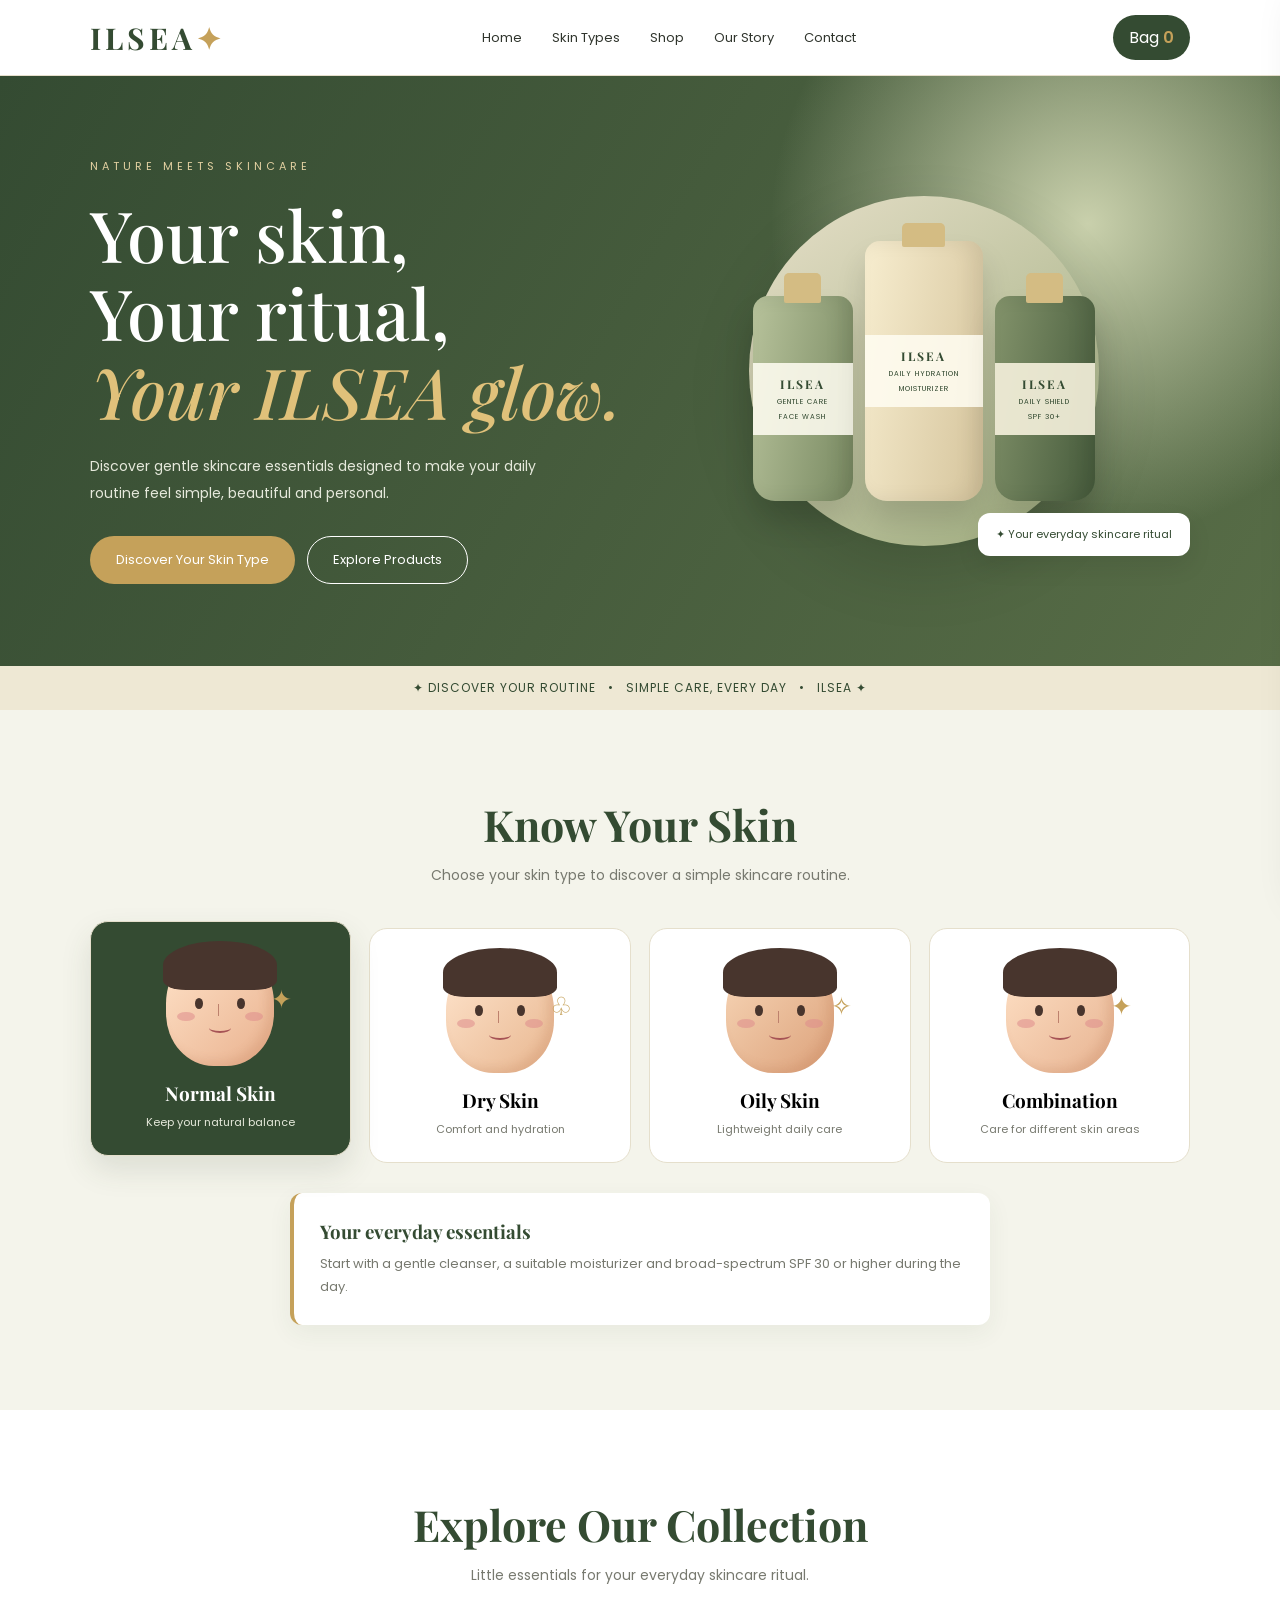
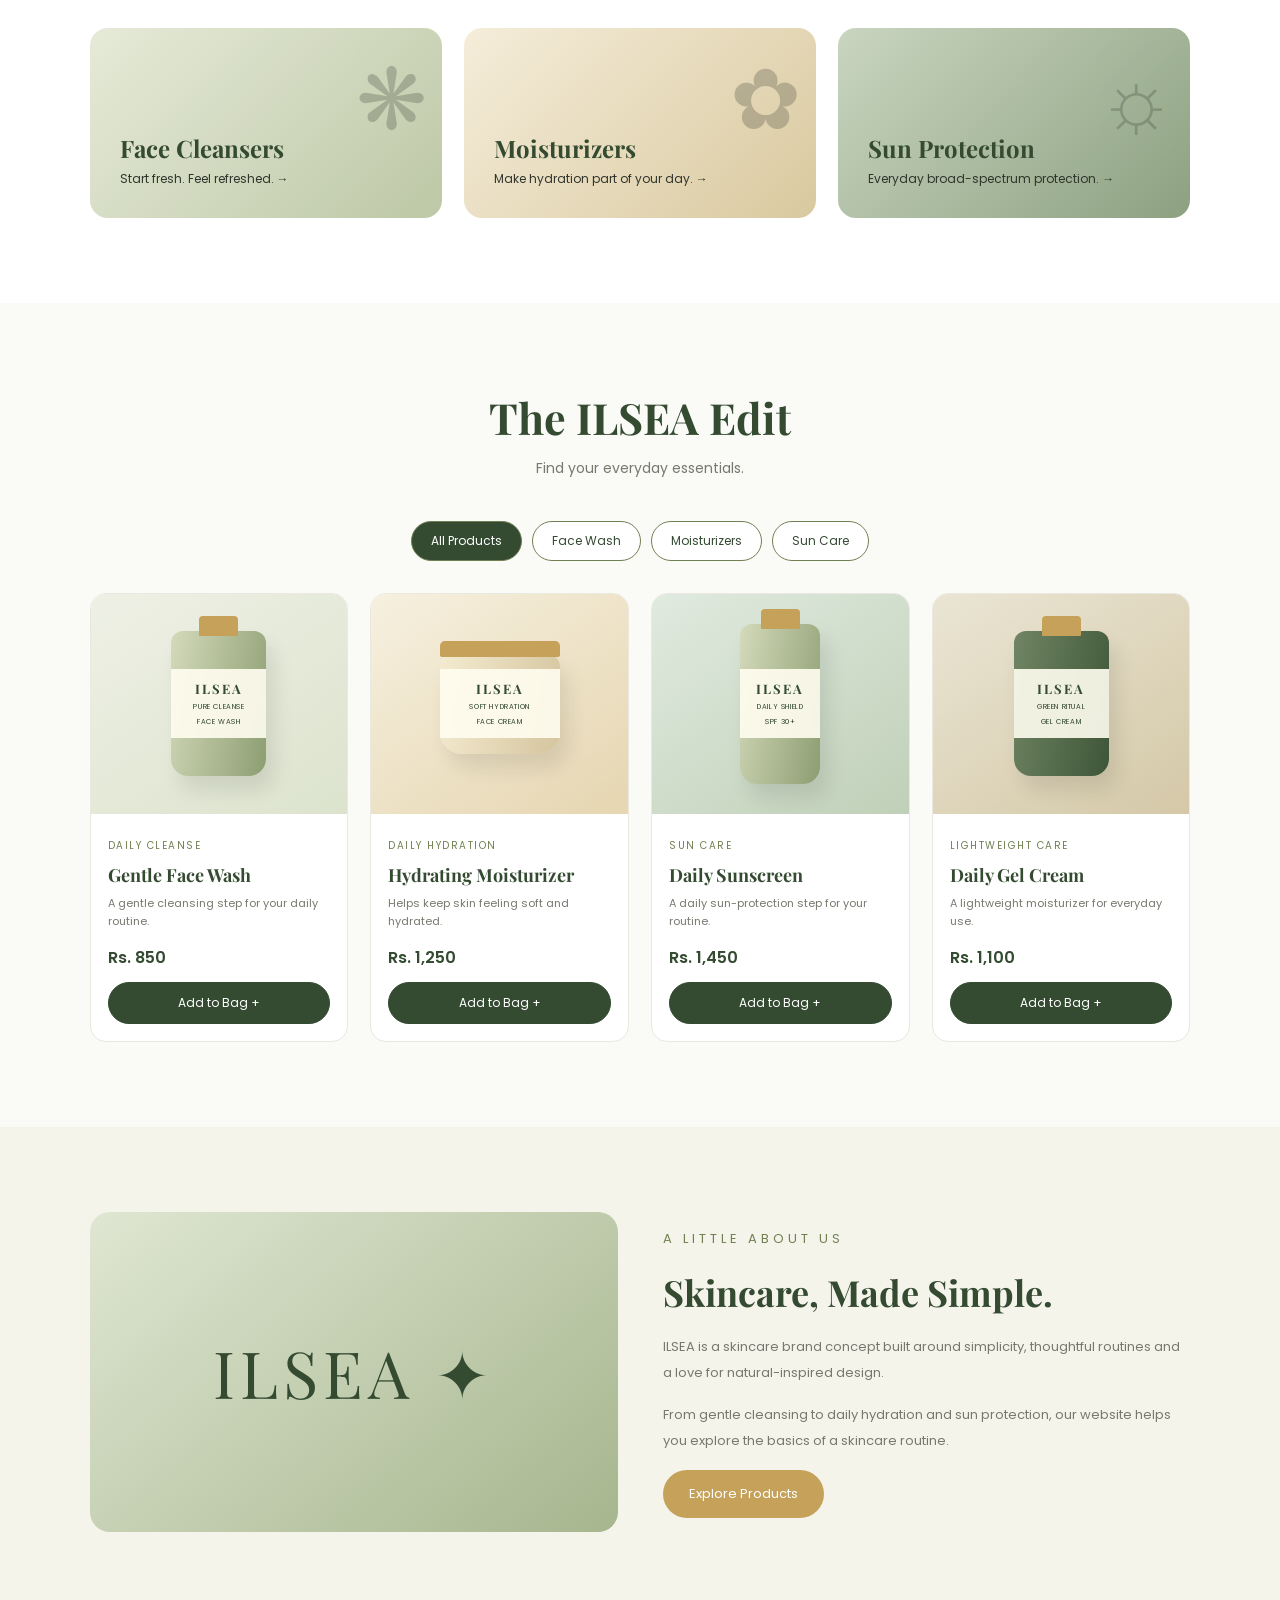
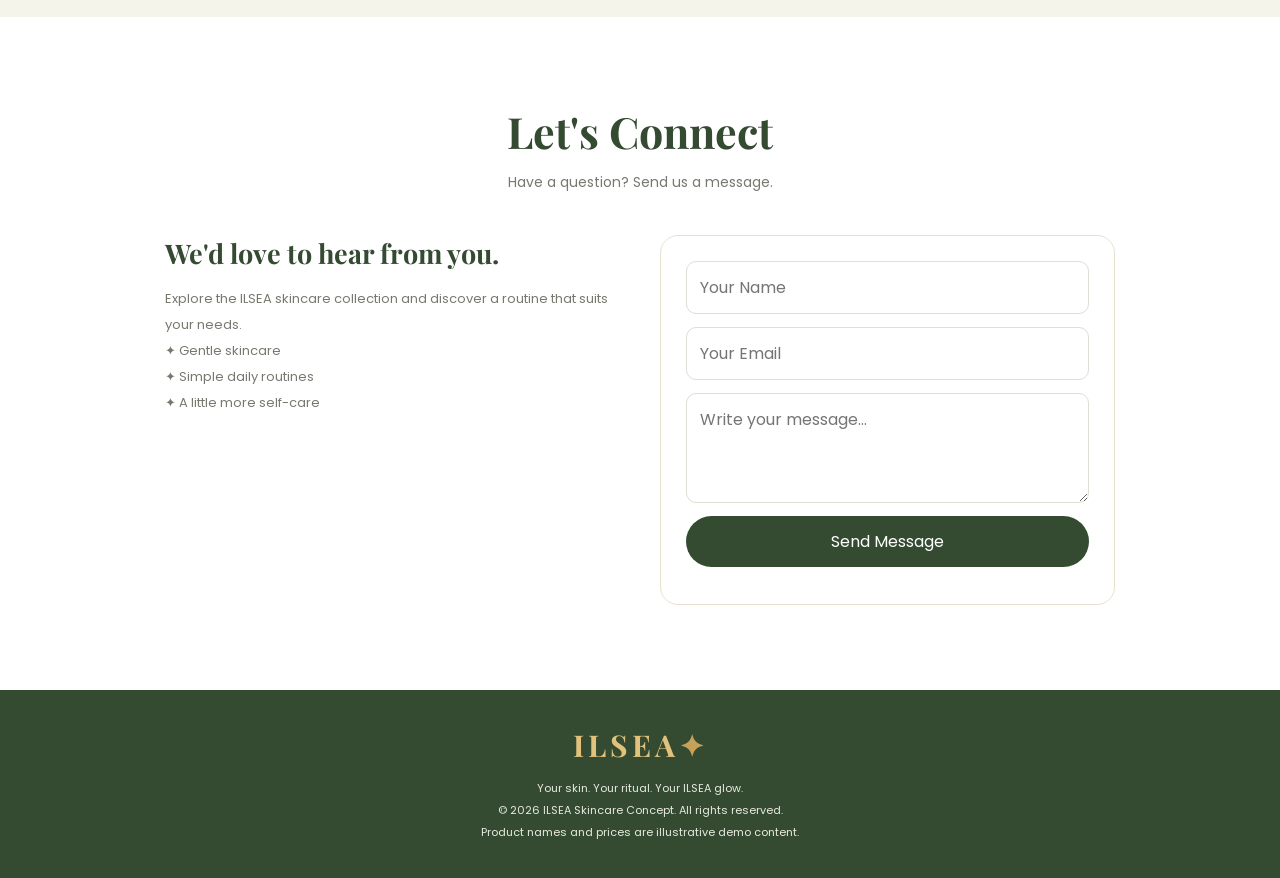
==== index.html @ 3461524f "first version" ====
<!DOCTYPE html>
<html lang="en">
<head>
<meta charset="UTF-8">
<meta name="viewport" content="width=device-width, initial-scale=1.0">

<title>ILSEA | Pure Skincare</title>

<style>
@import url('https://fonts.googleapis.com/css2?family=Playfair+Display:wght@500;600;700&family=Poppins:wght@300;400;500;600&display=swap');

:root {
    --green: #344b32;
    --olive: #718052;
    --light: #f4f4eb;
    --gold: #c5a15a;
    --white: #ffffff;
    --text: #30352d;
    --muted: #77796f;
}

* {
    margin: 0;
    padding: 0;
    box-sizing: border-box;
}

html {
    scroll-behavior: smooth;
    scroll-padding-top: 85px;
}

body {
    font-family: 'Poppins', sans-serif;
    color: var(--text);
    background: var(--white);
}

button, input, textarea {
    font: inherit;
}

button, a {
    -webkit-tap-highlight-color: transparent;
}

a {
    text-decoration: none;
    color: inherit;
}

button {
    cursor: pointer;
}

h1, h2, h3 {
    font-family: 'Playfair Display', serif;
}

section {
    padding: 85px 7%;
}

.section-title {
    text-align: center;
    font-size: clamp(30px, 4vw, 43px);
    color: var(--green);
    margin-bottom: 12px;
}

.section-subtitle {
    text-align: center;
    color: var(--muted);
    margin-bottom: 42px;
    font-size: 14px;
}

/* HEADER */

header {
    position: sticky;
    top: 0;
    z-index: 100;
    height: 76px;
    padding: 0 7%;
    display: flex;
    align-items: center;
    justify-content: space-between;
    background: rgba(255,255,255,.97);
    border-bottom: 1px solid #e6dfcc;
}

.logo {
    font-family: 'Playfair Display', serif;
    font-size: 30px;
    font-weight: 700;
    letter-spacing: 4px;
    color: var(--green);
}

.logo span {
    color: var(--gold);
}

nav {
    display: flex;
    gap: 30px;
    align-items: center;
}

nav a {
    font-size: 13px;
    transition: .25s;
}

nav a:hover {
    color: var(--olive);
}

.header-actions {
    display: flex;
    align-items: center;
    gap: 12px;
}

.cart-button {
    background: var(--green);
    color: white;
    border: 0;
    border-radius: 30px;
    padding: 10px 16px;
}

.cart-button span {
    color: var(--gold);
    font-weight: 600;
}

.menu-button {
    display: none;
    border: 0;
    background: transparent;
    color: var(--green);
    font-size: 27px;
}

/* HERO */

.hero {
    min-height: 590px;
    padding: 70px 7%;
    display: grid;
    grid-template-columns: 1fr 1fr;
    align-items: center;
    gap: 35px;
    overflow: hidden;
    background:
        radial-gradient(circle at 85% 25%, #c9d0ac 0, transparent 27%),
        linear-gradient(120deg, #344b32, #586d47);
    color: white;
}

.eyebrow {
    text-transform: uppercase;
    letter-spacing: 4px;
    font-size: 11px;
    color: #e3d1a2;
    margin-bottom: 20px;
}

.hero h1 {
    font-size: clamp(42px, 5.5vw, 72px);
    line-height: 1.12;
    font-weight: 500;
    margin-bottom: 22px;
}

.hero h1 span {
    color: #e0c17a;
    font-style: italic;
}

.hero-text {
    max-width: 470px;
    line-height: 1.9;
    color: #e6e9dc;
    font-size: 14px;
    margin-bottom: 30px;
}

.button {
    display: inline-block;
    border: 1px solid transparent;
    border-radius: 30px;
    padding: 13px 25px;
    font-size: 13px;
    transition: .3s;
}

.button.gold {
    background: var(--gold);
    color: white;
}

.button.outline {
    border-color: white;
    color: white;
    margin-left: 8px;
}

.button:hover {
    transform: translateY(-3px);
    box-shadow: 0 8px 22px #00000020;
}

/* HERO PRODUCTS */

.hero-visual {
    min-height: 400px;
    position: relative;
    display: flex;
    align-items: center;
    justify-content: center;
}

.hero-circle {
    position: absolute;
    width: 350px;
    height: 350px;
    border-radius: 50%;
    background: linear-gradient(145deg, #e6dfc8, #9cab7c);
    box-shadow: 0 25px 65px #00000020;
}

.hero-bottles {
    position: relative;
    z-index: 2;
    width: min(100%, 420px);
    display: flex;
    justify-content: center;
    align-items: end;
    gap: 12px;
}

.bottle {
    position: relative;
    width: 100px;
    height: 205px;
    border-radius: 15px 15px 22px 22px;
    display: flex;
    flex-direction: column;
    align-items: center;
    justify-content: center;
    box-shadow: inset -10px 0 20px #00000012,
                0 20px 30px #00000022;
    animation: float 4s ease-in-out infinite;
}

.bottle:nth-child(2) {
    height: 260px;
    width: 118px;
    animation-delay: .6s;
}

.bottle:nth-child(3) {
    animation-delay: 1s;
}

.bottle.green {
    background: linear-gradient(100deg, #b7c29b, #788961);
}

.bottle.cream {
    background: linear-gradient(100deg, #f7edcf, #d5c49c);
}

.bottle.olive {
    background: linear-gradient(100deg, #83936b, #455a3b);
}

.bottle .cap {
    position: absolute;
    width: 37px;
    height: 30px;
    top: -23px;
    border-radius: 5px 5px 2px 2px;
    background: #d4bc83;
}

.bottle:nth-child(2) .cap {
    width: 43px;
    height: 24px;
    top: -18px;
}

.bottle .label {
    text-align: center;
    color: var(--green);
    width: 100%;
    background: #fffdf2dd;
    padding: 13px 3px;
}

.bottle.olive .label {
    background: #f4f0dbe8;
}

.label strong {
    display: block;
    font-family: 'Playfair Display', serif;
    font-size: 12px;
    letter-spacing: 2px;
}

.label small {
    display: block;
    font-size: 7px;
    letter-spacing: 1px;
    margin-top: 5px;
}

.hero-note {
    position: absolute;
    z-index: 3;
    right: 0;
    bottom: 15px;
    background: #fff;
    color: var(--green);
    padding: 13px 18px;
    border-radius: 12px;
    box-shadow: 0 10px 25px #00000015;
    font-size: 11px;
}

@keyframes float {
    0%,100% { transform: translateY(0); }
    50% { transform: translateY(-13px); }
}

/* ANNOUNCEMENT */

.announcement {
    background: #eee8d4;
    color: var(--green);
    text-align: center;
    padding: 13px;
    font-size: 12px;
    letter-spacing: 1px;
}

/* SKIN QUIZ */

.skin-section {
    background: var(--light);
}

.skin-grid {
    display: grid;
    grid-template-columns: repeat(4, minmax(0, 1fr));
    gap: 18px;
}

.skin-card {
    background: white;
    border: 1px solid #e5dfcc;
    border-radius: 18px;
    padding: 24px 12px;
    text-align: center;
    transition: .35s;
}

.skin-card:hover,
.skin-card.active {
    background: var(--green);
    color: white;
    transform: translateY(-7px);
    box-shadow: 0 14px 30px #344b3220;
}

.skin-card h3 {
    font-size: 19px;
    margin: 14px 0 8px;
}

.skin-card p {
    color: var(--muted);
    font-size: 11px;
}

.skin-card:hover p,
.skin-card.active p {
    color: #e4e8da;
}

/* CSS FACE ILLUSTRATIONS */

.face {
    width: 108px;
    height: 120px;
    margin: 0 auto;
    position: relative;
    border-radius: 48% 48% 44% 44%;
    background: linear-gradient(135deg, #ffe3c9, #e9b18e);
    box-shadow: inset -7px -5px 10px #b56f4930;
    animation: faceFloat 3s ease-in-out infinite;
}

.skin-card:nth-child(2) .face {
    background: linear-gradient(135deg, #ffe6cf, #e8b68f);
}

.skin-card:nth-child(3) .face {
    background: linear-gradient(135deg, #f8d8b9, #dca17a);
}

.skin-card:nth-child(4) .face {
    background: linear-gradient(135deg, #ffe2c7, #e7b391);
}

.hair {
    position: absolute;
    top: -5px;
    left: -3px;
    width: 114px;
    height: 49px;
    background: #48352d;
    border-radius: 55% 55% 22% 22%;
}

.eye {
    position: absolute;
    top: 52px;
    width: 8px;
    height: 11px;
    background: #48352d;
    border-radius: 50%;
    animation: blink 4s infinite;
    z-index: 2;
}

.eye.left { left: 29px; }
.eye.right { right: 29px; }

.blush {
    position: absolute;
    top: 66px;
    width: 18px;
    height: 9px;
    border-radius: 50%;
    background: #df8d8c;
    opacity: .55;
}

.blush.left { left: 11px; }
.blush.right { right: 11px; }

.nose {
    position: absolute;
    top: 58px;
    left: 52px;
    height: 12px;
    border-left: 1px solid #bd816d;
}

.mouth {
    position: absolute;
    top: 77px;
    left: 43px;
    width: 22px;
    height: 10px;
    border-bottom: 2px solid #a65355;
    border-radius: 50%;
}

.face-decoration {
    position: absolute;
    top: 35px;
    right: -18px;
    color: var(--gold);
    font-size: 25px;
    animation: twinkle 2s infinite;
}

@keyframes faceFloat {
    0%,100% { translate: 0 0; }
    50% { translate: 0 -5px; }
}

@keyframes blink {
    0%, 92%, 100% { transform: scaleY(1); }
    95% { transform: scaleY(.1); }
}

@keyframes twinkle {
    0%,100% { opacity: .6; transform: scale(.9); }
    50% { opacity: 1; transform: scale(1.2); }
}

.skin-result {
    max-width: 700px;
    margin: 30px auto 0;
    padding: 26px;
    background: white;
    border-left: 4px solid var(--gold);
    border-radius: 12px;
    box-shadow: 0 8px 25px #344b3210;
}

.skin-result h3 {
    color: var(--green);
    margin-bottom: 8px;
}

.skin-result p {
    color: var(--muted);
    font-size: 13px;
    line-height: 1.8;
}

/* CATEGORIES */

.category-grid {
    display: grid;
    grid-template-columns: repeat(3, 1fr);
    gap: 22px;
}

.category {
    position: relative;
    overflow: hidden;
    min-height: 190px;
    border-radius: 18px;
    padding: 30px;
    display: flex;
    flex-direction: column;
    justify-content: end;
    background: linear-gradient(135deg, #e6ead8, #bdc8a6);
    transition: .3s;
}

.category:nth-child(2) {
    background: linear-gradient(135deg, #f5edda, #d9c99f);
}

.category:nth-child(3) {
    background: linear-gradient(135deg, #c9d5c0, #8da181);
}

.category:hover {
    transform: translateY(-5px);
}

.category .decor {
    position: absolute;
    top: 8px;
    right: 15px;
    font-size: 85px;
    opacity: .25;
}

.category h3 {
    font-size: 24px;
    color: var(--green);
    position: relative;
}

.category p {
    font-size: 12px;
    position: relative;
    margin-top: 6px;
}

/* PRODUCTS */

.products-section {
    background: #fafaf6;
}

.filters {
    display: flex;
    flex-wrap: wrap;
    justify-content: center;
    gap: 10px;
    margin-bottom: 32px;
}

.filter-btn {
    border: 1px solid var(--olive);
    color: var(--green);
    background: white;
    padding: 10px 19px;
    border-radius: 30px;
    font-size: 12px;
    transition: .25s;
}

.filter-btn:hover,
.filter-btn.active {
    background: var(--green);
    color: white;
}

.product-grid {
    display: grid;
    grid-template-columns: repeat(4, minmax(0, 1fr));
    gap: 22px;
}

.product-card {
    background: white;
    border: 1px solid #eae8df;
    border-radius: 16px;
    overflow: hidden;
    transition: .3s;
}

.product-card:hover {
    transform: translateY(-7px);
    box-shadow: 0 15px 35px #344b3215;
}

.product-card.hidden {
    display: none;
}

.product-art {
    height: 220px;
    display: flex;
    align-items: center;
    justify-content: center;
    position: relative;
    overflow: hidden;
    background: linear-gradient(145deg, #eef0e5, #dce3cd);
}

.product-card:nth-child(2) .product-art {
    background: linear-gradient(145deg, #f6f0df, #e6d6b1);
}

.product-card:nth-child(3) .product-art {
    background: linear-gradient(145deg, #e0eadf, #c0d0b8);
}

.product-card:nth-child(4) .product-art {
    background: linear-gradient(145deg, #eae5d4, #d4c8a7);
}

.product-bottle {
    position: relative;
    width: 95px;
    height: 145px;
    border-radius: 12px 12px 17px 17px;
    background: linear-gradient(100deg, #d4dabb, #8d9e72);
    display: flex;
    align-items: center;
    justify-content: center;
    box-shadow: 8px 14px 20px #00000018;
    transition: .35s;
}

.product-card:hover .product-bottle {
    transform: translateY(-6px) rotate(-2deg);
}

.product-bottle.tall {
    height: 160px;
    width: 80px;
}

.product-bottle.jar {
    height: 100px;
    width: 120px;
    border-radius: 13px 13px 22px 22px;
    background: linear-gradient(100deg, #f4ebd0, #d5c59f);
}

.product-bottle.dark {
    background: linear-gradient(100deg, #708563, #3e5638);
}

.product-bottle .lid {
    position: absolute;
    width: 39px;
    height: 20px;
    background: #c5a15a;
    border-radius: 4px 4px 1px 1px;
    top: -15px;
}

.product-bottle.jar .lid {
    width: 120px;
    height: 16px;
    top: -13px;
    border-radius: 5px 5px 2px 2px;
}

.product-label {
    width: 100%;
    background: #fffdf0e8;
    padding: 11px 2px;
    text-align: center;
    color: var(--green);
}

.product-label strong {
    font-family: 'Playfair Display', serif;
    display: block;
    letter-spacing: 2px;
    font-size: 13px;
}

.product-label small {
    display: block;
    font-size: 7px;
    margin-top: 5px;
    letter-spacing: .6px;
}

.product-info {
    padding: 17px;
}

.product-category {
    font-size: 10px;
    text-transform: uppercase;
    letter-spacing: 1.5px;
    color: var(--olive);
}

.product-info h3 {
    font-size: 18px;
    margin: 7px 0;
    color: var(--green);
}

.product-info p {
    color: var(--muted);
    font-size: 11px;
    line-height: 1.7;
    min-height: 39px;
}

.product-price {
    font-weight: 600;
    color: var(--green);
    margin: 12px 0;
}

.add-btn {
    width: 100%;
    padding: 11px;
    border: 1px solid var(--green);
    border-radius: 25px;
    background: var(--green);
    color: white;
    font-size: 12px;
    transition: .25s;
}

.add-btn:hover {
    background: var(--gold);
    border-color: var(--gold);
}

/* ABOUT */

.about-section {
    background: var(--light);
}

.about-wrap {
    display: grid;
    grid-template-columns: 1fr 1fr;
    gap: 45px;
    align-items: center;
}

.about-art {
    min-height: 320px;
    border-radius: 20px;
    background: linear-gradient(140deg, #dfe6d2, #a6b68e);
    display: flex;
    align-items: center;
    justify-content: center;
    overflow: hidden;
}

.about-art .big-logo {
    font-family: 'Playfair Display', serif;
    font-size: clamp(38px, 6vw, 65px);
    letter-spacing: 5px;
    color: var(--green);
    animation: float 4s infinite;
}

.about-text h2 {
    font-size: 36px;
    color: var(--green);
    margin-bottom: 18px;
}

.about-text p {
    font-size: 13px;
    line-height: 2;
    color: var(--muted);
    margin-bottom: 16px;
}

/* CONTACT */

.contact-wrap {
    display: grid;
    grid-template-columns: 1fr 1fr;
    gap: 40px;
    max-width: 950px;
    margin: auto;
}

.contact-info h3 {
    color: var(--green);
    font-size: 27px;
    margin-bottom: 15px;
}

.contact-info p {
    font-size: 13px;
    color: var(--muted);
    line-height: 2;
}

.contact-form {
    padding: 25px;
    border: 1px solid #e7e1cf;
    border-radius: 18px;
    background: #fff;
}

.contact-form input,
.contact-form textarea {
    display: block;
    width: 100%;
    border: 1px solid #deded2;
    border-radius: 10px;
    padding: 13px;
    margin-bottom: 13px;
    outline: none;
}

.contact-form input:focus,
.contact-form textarea:focus {
    border-color: var(--olive);
}

.contact-form textarea {
    min-height: 110px;
    resize: vertical;
}

.contact-form button {
    width: 100%;
    border: none;
    background: var(--green);
    color: white;
    padding: 13px;
    border-radius: 30px;
}

#formMessage {
    margin-top: 12px;
    color: var(--green);
    font-size: 12px;
}

/* FOOTER */

footer {
    background: var(--green);
    color: #e8eadf;
    text-align: center;
    padding: 35px 7%;
}

footer .logo {
    color: #e1c27c;
    margin-bottom: 12px;
    display: inline-block;
}

footer p {
    font-size: 11px;
    line-height: 2;
}

/* CART DRAWER */

.cart-overlay {
    position: fixed;
    inset: 0;
    background: #00000065;
    z-index: 199;
    opacity: 0;
    visibility: hidden;
    transition: .3s;
}

.cart-overlay.open {
    opacity: 1;
    visibility: visible;
}

.cart-drawer {
    position: fixed;
    z-index: 200;
    top: 0;
    right: -430px;
    width: 400px;
    max-width: 92%;
    height: 100%;
    background: white;
    display: flex;
    flex-direction: column;
    transition: .35s;
    box-shadow: -10px 0 40px #00000020;
}

.cart-drawer.open {
    right: 0;
}

.cart-head {
    display: flex;
    justify-content: space-between;
    align-items: center;
    padding: 22px;
    border-bottom: 1px solid #e5dfcc;
}

.cart-head h2 {
    color: var(--green);
}

.close-cart {
    border: none;
    background: transparent;
    font-size: 27px;
    color: var(--green);
}

.cart-items {
    flex: 1;
    overflow: auto;
    padding: 20px;
}

.cart-item {
    display: flex;
    justify-content: space-between;
    gap: 10px;
    border-bottom: 1px solid #eee;
    padding: 14px 0;
}

.cart-item h4 {
    color: var(--green);
    font-size: 13px;
}

.cart-item p {
    color: var(--muted);
    font-size: 12px;
    margin-top: 5px;
}

.remove-btn {
    border: none;
    background: transparent;
    color: #a34e43;
    font-size: 11px;
    margin-top: 6px;
}

.cart-total {
    background: var(--light);
    padding: 22px;
}

.total-row {
    display: flex;
    justify-content: space-between;
    font-weight: 600;
    color: var(--green);
    margin-bottom: 16px;
}

.checkout-btn {
    width: 100%;
    background: var(--green);
    color: white;
    border: none;
    border-radius: 30px;
    padding: 13px;
}

.empty-cart {
    text-align: center;
    color: var(--muted);
    font-size: 13px;
    margin-top: 40px;
}

/* SCROLL ANIMATION */

.reveal {
    opacity: 0;
    transform: translateY(25px);
    transition: opacity .7s ease, transform .7s ease;
}

.reveal.visible {
    opacity: 1;
    transform: translateY(0);
}

/* MOBILE RESPONSIVE */

@media (max-width: 1000px) {
    .product-grid {
        grid-template-columns: repeat(2, minmax(0, 1fr));
    }

    .hero {
        grid-template-columns: 1fr 1fr;
    }

    .skin-grid {
        grid-template-columns: repeat(2, minmax(0, 1fr));
    }
}

@media (max-width: 700px) {
    header {
        height: 68px;
        padding: 0 5%;
    }

    .logo {
        font-size: 25px;
    }

    .menu-button {
        display: block;
    }

    nav {
        display: none;
        position: absolute;
        top: 68px;
        left: 0;
        width: 100%;
        padding: 15px 6%;
        background: white;
        flex-direction: column;
        align-items: stretch;
        gap: 0;
        border-bottom: 1px solid #e5dfcc;
    }

    nav.open {
        display: flex;
    }

    nav a {
        padding: 13px 0;
        border-bottom: 1px solid #f0eee6;
    }

    .cart-button {
        padding: 8px 11px;
        font-size: 12px;
    }

    section {
        padding: 60px 5%;
    }

    .hero {
        grid-template-columns: 1fr;
        text-align: center;
        padding: 65px 5% 40px;
    }

    .hero-text {
        margin-left: auto;
        margin-right: auto;
    }

    .hero-visual {
        min-height: 310px;
    }

    .hero-circle {
        width: 260px;
        height: 260px;
    }

    .hero-bottles {
        transform: scale(.85);
    }

    .hero-note {
        right: 0;
        bottom: 0;
    }

    .category-grid {
        grid-template-columns: 1fr;
    }

    .about-wrap,
    .contact-wrap {
        grid-template-columns: 1fr;
    }

    .about-art {
        min-height: 240px;
    }

    .about-text h2 {
        font-size: 30px;
    }

    .product-grid {
        gap: 13px;
    }

    .product-art {
        height: 175px;
    }

    .product-info {
        padding: 12px;
    }

    .product-info h3 {
        font-size: 15px;
    }

    .product-info p {
        font-size: 10px;
    }

    .product-bottle {
        transform: scale(.85);
    }

    .product-card:hover .product-bottle {
        transform: scale(.85) translateY(-5px);
    }

    .skin-card {
        padding: 20px 8px;
    }

    .skin-card h3 {
        font-size: 16px;
    }

    .face {
        transform: scale(.85);
        margin-bottom: -5px;
    }
}

@media (prefers-reduced-motion: reduce) {
    *, *::before, *::after {
        animation-duration: .01ms !important;
        animation-iteration-count: 1 !important;
        scroll-behavior: auto !important;
        transition-duration: .01ms !important;
    }

    .reveal {
        opacity: 1;
        transform: none;
    }
}
</style>
</head>

<body>

<!-- HEADER -->

<header>
    <a href="#home" class="logo">ILSEA<span>✦</span></a>

    <nav id="nav">
        <a href="#home">Home</a>
        <a href="#skin">Skin Types</a>
        <a href="#shop">Shop</a>
        <a href="#about">Our Story</a>
        <a href="#contact">Contact</a>
    </nav>

    <div class="header-actions">
        <button class="cart-button" id="openCart">
            Bag <span id="cartCount">0</span>
        </button>
        <button class="menu-button" id="menuButton" aria-label="Open menu">☰</button>
    </div>
</header>

<!-- HOME PAGE -->

<section class="hero" id="home">

    <div class="hero-content reveal">
        <p class="eyebrow">Nature meets skincare</p>

        <h1>
            Your skin,<br>
            Your ritual,<br>
            <span>Your ILSEA glow.</span>
        </h1>

        <p class="hero-text">
            Discover gentle skincare essentials designed to make
            your daily routine feel simple, beautiful and personal.
        </p>

        <a href="#skin" class="button gold">Discover Your Skin Type</a>
        <a href="#shop" class="button outline">Explore Products</a>
    </div>

    <div class="hero-visual">
        <div class="hero-circle"></div>

        <div class="hero-bottles">

            <div class="bottle green">
                <div class="cap"></div>
                <div class="label">
                    <strong>ILSEA</strong>
                    <small>GENTLE CARE</small>
                    <small>FACE WASH</small>
                </div>
            </div>

            <div class="bottle cream">
                <div class="cap"></div>
                <div class="label">
                    <strong>ILSEA</strong>
                    <small>DAILY HYDRATION</small>
                    <small>MOISTURIZER</small>
                </div>
            </div>

            <div class="bottle olive">
                <div class="cap"></div>
                <div class="label">
                    <strong>ILSEA</strong>
                    <small>DAILY SHIELD</small>
                    <small>SPF 30+</small>
                </div>
            </div>

        </div>

        <div class="hero-note">
            ✦ Your everyday skincare ritual
        </div>
    </div>

</section>

<div class="announcement">
    ✦ DISCOVER YOUR ROUTINE &nbsp; • &nbsp; SIMPLE CARE, EVERY DAY &nbsp; • &nbsp; ILSEA ✦
</div>

<!-- SKIN TYPES -->

<section class="skin-section" id="skin">

    <h2 class="section-title">Know Your Skin</h2>

    <p class="section-subtitle">
        Choose your skin type to discover a simple skincare routine.
    </p>

    <div class="skin-grid">

        <button class="skin-card active" data-skin="normal">

            <div class="face">
                <div class="hair"></div>
                <div class="eye left"></div>
                <div class="eye right"></div>
                <div class="blush left"></div>
                <div class="blush right"></div>
                <div class="nose"></div>
                <div class="mouth"></div>
                <span class="face-decoration">✦</span>
            </div>

            <h3>Normal Skin</h3>
            <p>Keep your natural balance</p>

        </button>

        <button class="skin-card" data-skin="dry">

            <div class="face">
                <div class="hair"></div>
                <div class="eye left"></div>
                <div class="eye right"></div>
                <div class="blush left"></div>
                <div class="blush right"></div>
                <div class="nose"></div>
                <div class="mouth"></div>
                <span class="face-decoration">♧</span>
            </div>

            <h3>Dry Skin</h3>
            <p>Comfort and hydration</p>

        </button>

        <button class="skin-card" data-skin="oily">

            <div class="face">
                <div class="hair"></div>
                <div class="eye left"></div>
                <div class="eye right"></div>
                <div class="blush left"></div>
                <div class="blush right"></div>
                <div class="nose"></div>
                <div class="mouth"></div>
                <span class="face-decoration">✧</span>
            </div>

            <h3>Oily Skin</h3>
            <p>Lightweight daily care</p>

        </button>

        <button class="skin-card" data-skin="combination">

            <div class="face">
                <div class="hair"></div>
                <div class="eye left"></div>
                <div class="eye right"></div>
                <div class="blush left"></div>
                <div class="blush right"></div>
                <div class="nose"></div>
                <div class="mouth"></div>
                <span class="face-decoration">✦</span>
            </div>

            <h3>Combination</h3>
            <p>Care for different skin areas</p>

        </button>

    </div>

    <div class="skin-result">
        <h3 id="routineTitle">Your everyday essentials</h3>

        <p id="routineText">
            Start with a gentle cleanser, a suitable moisturizer
            and broad-spectrum SPF 30 or higher during the day.
        </p>
    </div>

</section>

<!-- CATEGORIES -->

<section id="categories">

    <h2 class="section-title">Explore Our Collection</h2>

    <p class="section-subtitle">
        Little essentials for your everyday skincare ritual.
    </p>

    <div class="category-grid">

        <a href="#shop" class="category" data-category="cleanser">
            <span class="decor">❋</span>
            <h3>Face Cleansers</h3>
            <p>Start fresh. Feel refreshed. →</p>
        </a>

        <a href="#shop" class="category" data-category="moisturizer">
            <span class="decor">✿</span>
            <h3>Moisturizers</h3>
            <p>Make hydration part of your day. →</p>
        </a>

        <a href="#shop" class="category" data-category="sunscreen">
            <span class="decor">☼</span>
            <h3>Sun Protection</h3>
            <p>Everyday broad-spectrum protection. →</p>
        </a>

    </div>

</section>

<!-- SHOP -->

<section class="products-section" id="shop">

    <h2 class="section-title">The ILSEA Edit</h2>

    <p class="section-subtitle">
        Find your everyday essentials.
    </p>

    <div class="filters">
        <button class="filter-btn active" data-filter="all">All Products</button>
        <button class="filter-btn" data-filter="cleanser">Face Wash</button>
        <button class="filter-btn" data-filter="moisturizer">Moisturizers</button>
        <button class="filter-btn" data-filter="sunscreen">Sun Care</button>
    </div>

    <div class="product-grid">

        <!-- PRODUCT 1 -->

        <article class="product-card reveal" data-category="cleanser">

            <div class="product-art">
                <div class="product-bottle">
                    <div class="lid"></div>
                    <div class="product-label">
                        <strong>ILSEA</strong>
                        <small>PURE CLEANSE</small>
                        <small>FACE WASH</small>
                    </div>
                </div>
            </div>

            <div class="product-info">
                <span class="product-category">Daily Cleanse</span>
                <h3>Gentle Face Wash</h3>
                <p>A gentle cleansing step for your daily routine.</p>
                <div class="product-price">Rs. 850</div>

                <button class="add-btn"
                    data-name="Gentle Face Wash"
                    data-price="850">
                    Add to Bag +
                </button>
            </div>

        </article>

        <!-- PRODUCT 2 -->

        <article class="product-card reveal" data-category="moisturizer">

            <div class="product-art">
                <div class="product-bottle jar">
                    <div class="lid"></div>
                    <div class="product-label">
                        <strong>ILSEA</strong>
                        <small>SOFT HYDRATION</small>
                        <small>FACE CREAM</small>
                    </div>
                </div>
            </div>

            <div class="product-info">
                <span class="product-category">Daily Hydration</span>
                <h3>Hydrating Moisturizer</h3>
                <p>Helps keep skin feeling soft and hydrated.</p>
                <div class="product-price">Rs. 1,250</div>

                <button class="add-btn"
                    data-name="Hydrating Moisturizer"
                    data-price="1250">
                    Add to Bag +
                </button>
            </div>

        </article>

        <!-- PRODUCT 3 -->

        <article class="product-card reveal" data-category="sunscreen">

            <div class="product-art">
                <div class="product-bottle tall">
                    <div class="lid"></div>
                    <div class="product-label">
                        <strong>ILSEA</strong>
                        <small>DAILY SHIELD</small>
                        <small>SPF 30+</small>
                    </div>
                </div>
            </div>

            <div class="product-info">
                <span class="product-category">Sun Care</span>
                <h3>Daily Sunscreen</h3>
                <p>A daily sun-protection step for your routine.</p>
                <div class="product-price">Rs. 1,450</div>

                <button class="add-btn"
                    data-name="Daily Sunscreen"
                    data-price="1450">
                    Add to Bag +
                </button>
            </div>

        </article>

        <!-- PRODUCT 4 -->

        <article class="product-card reveal" data-category="moisturizer">

            <div class="product-art">
                <div class="product-bottle dark">
                    <div class="lid"></div>
                    <div class="product-label">
                        <strong>ILSEA</strong>
                        <small>GREEN RITUAL</small>
                        <small>GEL CREAM</small>
                    </div>
                </div>
            </div>

            <div class="product-info">
                <span class="product-category">Lightweight Care</span>
                <h3>Daily Gel Cream</h3>
                <p>A lightweight moisturizer for everyday use.</p>
                <div class="product-price">Rs. 1,100</div>

                <button class="add-btn"
                    data-name="Daily Gel Cream"
                    data-price="1100">
                    Add to Bag +
                </button>
            </div>

        </article>

    </div>

</section>

<!-- ABOUT -->

<section class="about-section" id="about">

    <div class="about-wrap">

        <div class="about-art reveal">
            <div class="big-logo">ILSEA ✦</div>
        </div>

        <div class="about-text reveal">

            <p class="eyebrow" style="color:#718052">
                A little about us
            </p>

            <h2>Skincare, Made Simple.</h2>

            <p>
                ILSEA is a skincare brand concept built around
                simplicity, thoughtful routines and a love for
                natural-inspired design.
            </p>

            <p>
                From gentle cleansing to daily hydration and
                sun protection, our website helps you explore
                the basics of a skincare routine.
            </p>

            <a href="#shop" class="button gold">Explore Products</a>

        </div>

    </div>

</section>

<!-- CONTACT -->

<section id="contact">

    <h2 class="section-title">Let's Connect</h2>

    <p class="section-subtitle">
        Have a question? Send us a message.
    </p>

    <div class="contact-wrap">

        <div class="contact-info">
            <h3>We'd love to hear from you.</h3>

            <p>
                Explore the ILSEA skincare collection and discover
                a routine that suits your needs.
            </p>

            <p>
                ✦ Gentle skincare<br>
                ✦ Simple daily routines<br>
                ✦ A little more self-care
            </p>
        </div>

        <form class="contact-form" id="contactForm">

            <input
                type="text"
                id="contactName"
                placeholder="Your Name"
                required
            >

            <input
                type="email"
                id="contactEmail"
                placeholder="Your Email"
                required
            >

            <textarea
                id="contactMessage"
                placeholder="Write your message..."
                required
            ></textarea>

            <button type="submit">Send Message</button>

            <p id="formMessage" role="status"></p>

        </form>

    </div>

</section>

<!-- FOOTER -->

<footer>

    <a href="#home" class="logo">ILSEA<span>✦</span></a>

    <p>
        Your skin. Your ritual. Your ILSEA glow.
    </p>

    <p>
        © 2026 ILSEA Skincare Concept. All rights reserved.
    </p>

    <p>
        Product names and prices are illustrative demo content.
    </p>

</footer>

<!-- SHOPPING CART -->

<div class="cart-overlay" id="cartOverlay"></div>

<aside
    class="cart-drawer"
    id="cartDrawer"
    aria-label="Shopping bag"
    aria-hidden="true"
>

    <div class="cart-head">
        <h2>Your Bag</h2>
        <button class="close-cart" id="closeCart" aria-label="Close bag">
            ×
        </button>
    </div>

    <div class="cart-items" id="cartItems">
        <p class="empty-cart">Your bag is waiting for something lovely.</p>
    </div>

    <div class="cart-total">
        <div class="total-row">
            <span>Total</span>
            <span id="cartTotal">Rs. 0</span>
        </div>

        <button class="checkout-btn" id="checkoutButton">
            Continue
        </button>
    </div>

</aside>

<script>
document.addEventListener("DOMContentLoaded", function () {

    /* MOBILE MENU */

    const menuButton = document.getElementById("menuButton");
    const nav = document.getElementById("nav");

    menuButton.addEventListener("click", function () {
        const open = nav.classList.toggle("open");

        menuButton.textContent = open ? "×" : "☰";
        menuButton.setAttribute("aria-expanded", String(open));
    });

    nav.querySelectorAll("a").forEach(function (link) {
        link.addEventListener("click", function () {
            nav.classList.remove("open");
            menuButton.textContent = "☰";
            menuButton.setAttribute("aria-expanded", "false");
        });
    });

    /* SKIN TYPE ROUTINE */

    const routines = {
        normal: {
            title: "Your everyday essentials",
            text: "Start with a gentle cleanser, a suitable moisturizer and broad-spectrum SPF 30 or higher during the day."
        },

        dry: {
            title: "Comfort for dry skin",
            text: "Try a gentle cleanser and a richer moisturizer. Apply moisturizer while your skin is slightly damp, and use broad-spectrum SPF 30 or higher during the day."
        },

        oily: {
            title: "Lightweight care for oily skin",
            text: "Choose a gentle cleanser and a lightweight, non-comedogenic moisturizer. Oily skin still needs hydration and sun protection."
        },

        combination: {
            title: "Balanced care for combination skin",
            text: "Use a gentle cleanser, a suitable moisturizer and broad-spectrum SPF 30 or higher. Adjust moisturizer to the areas that need extra hydration."
        }
    };

    const skinCards = document.querySelectorAll(".skin-card");
    const routineTitle = document.getElementById("routineTitle");
    const routineText = document.getElementById("routineText");

    skinCards.forEach(function (card) {
        card.addEventListener("click", function () {

            skinCards.forEach(function (item) {
                item.classList.remove("active");
            });

            card.classList.add("active");

            const selected = routines[card.dataset.skin];

            if (selected) {
                routineTitle.textContent = selected.title;
                routineText.textContent = selected.text;
            }
        });
    });

    /* PRODUCT FILTERS */

    const filterButtons = document.querySelectorAll(".filter-btn");
    const products = document.querySelectorAll(".product-card");

    function filterProducts(category) {

        products.forEach(function (product) {

            const matches =
                category === "all" ||
                product.dataset.category === category;

            product.classList.toggle("hidden", !matches);
        });

        filterButtons.forEach(function (button) {
            button.classList.toggle(
                "active",
                button.dataset.filter === category
            );
        });
    }

    filterButtons.forEach(function (button) {
        button.addEventListener("click", function () {
            filterProducts(button.dataset.filter);
        });
    });

    document.querySelectorAll(".category").forEach(function (category) {
        category.addEventListener("click", function () {
            const selected = category.dataset.category;

            filterProducts(selected);

            filterButtons.forEach(function (button) {
                button.classList.toggle(
                    "active",
                    button.dataset.filter === selected
                );
            });
        });
    });

    /* SHOPPING CART */

    const cart = [];

    const openCartButton = document.getElementById("openCart");
    const closeCartButton = document.getElementById("closeCart");
    const cartDrawer = document.getElementById("cartDrawer");
    const cartOverlay = document.getElementById("cartOverlay");
    const cartItems = document.getElementById("cartItems");
    const cartCount = document.getElementById("cartCount");
    const cartTotal = document.getElementById("cartTotal");
    const checkoutButton = document.getElementById("checkoutButton");

    function openCart() {
        cartDrawer.classList.add("open");
        cartOverlay.classList.add("open");
        cartDrawer.setAttribute("aria-hidden", "false");
        document.body.style.overflow = "hidden";
    }

    function closeCart() {
        cartDrawer.classList.remove("open");
        cartOverlay.classList.remove("open");
        cartDrawer.setAttribute("aria-hidden", "true");
        document.body.style.overflow = "";
    }

    openCartButton.addEventListener("click", openCart);
    closeCartButton.addEventListener("click", closeCart);
    cartOverlay.addEventListener("click", closeCart);

    document.addEventListener("keydown", function (event) {
        if (event.key === "Escape") {
            closeCart();
        }
    });

    function renderCart() {

        cartCount.textContent = cart.reduce(function (sum, item) {
            return sum + item.quantity;
        }, 0);

        const total = cart.reduce(function (sum, item) {
            return sum + item.price * item.quantity;
        }, 0);

        cartTotal.textContent = "Rs. " + total.toLocaleString("en-PK");

        cartItems.replaceChildren();

        if (cart.length === 0) {
            const empty = document.createElement("p");
            empty.className = "empty-cart";
            empty.textContent =
                "Your bag is waiting for something lovely.";

            cartItems.appendChild(empty);
            return;
        }

        cart.forEach(function (item) {

            const row = document.createElement("div");
            row.className = "cart-item";

            const info = document.createElement("div");

            const name = document.createElement("h4");
            name.textContent = item.name;

            const price = document.createElement("p");
            price.textContent =
                "Rs. " + item.price.toLocaleString("en-PK") +
                " × " + item.quantity;

            const remove = document.createElement("button");
            remove.className = "remove-btn";
            remove.textContent = "Remove";
            remove.type = "button";

            remove.addEventListener("click", function () {
                const index = cart.indexOf(item);

                if (index !== -1) {
                    cart.splice(index, 1);
                }

                renderCart();
            });

            info.append(name, price, remove);
            row.appendChild(info);
            cartItems.appendChild(row);
        });
    }

    document.querySelectorAll(".add-btn").forEach(function (button) {

        button.addEventListener("click", function () {

            const name = button.dataset.name;
            const price = Number(button.dataset.price);

            if (!name || !Number.isFinite(price) || price < 0) {
                return;
            }

            const existing = cart.find(function (item) {
                return item.name === name;
            });

            if (existing) {
                existing.quantity++;
            } else {
                cart.push({
                    name: name,
                    price: price,
                    quantity: 1
                });
            }

            renderCart();
            openCart();

            const oldText = button.textContent;
            button.textContent = "Added ✓";

            window.setTimeout(function () {
                button.textContent = oldText;
            }, 1000);
        });
    });

    checkoutButton.addEventListener("click", function () {

        if (cart.length === 0) {
            alert("Your bag is empty. Add a product first!");
            return;
        }

        alert(
            "Thank you for visiting ILSEA!\n\n" +
            "This is a demo website. Online payment and real orders " +
            "are not connected yet."
        );
    });

    /* CONTACT FORM */

    const contactForm = document.getElementById("contactForm");
    const formMessage = document.getElementById("formMessage");

    contactForm.addEventListener("submit", function (event) {

        event.preventDefault();

        formMessage.textContent =
            "Thank you for your message! This demo does not send emails.";

        contactForm.reset();
    });

    /* SCROLL REVEAL */

    const revealElements = document.querySelectorAll(".reveal");

    if ("IntersectionObserver" in window) {

        const observer = new IntersectionObserver(function (entries) {

            entries.forEach(function (entry) {

                if (entry.isIntersecting) {
                    entry.target.classList.add("visible");
                    observer.unobserve(entry.target);
                }
            });

        }, {
            threshold: 0.12
        });

        revealElements.forEach(function (element) {
            observer.observe(element);
        });

    } else {

        revealElements.forEach(function (element) {
            element.classList.add("visible");
        });
    }

    renderCart();

});
</script>

</body>
</html>
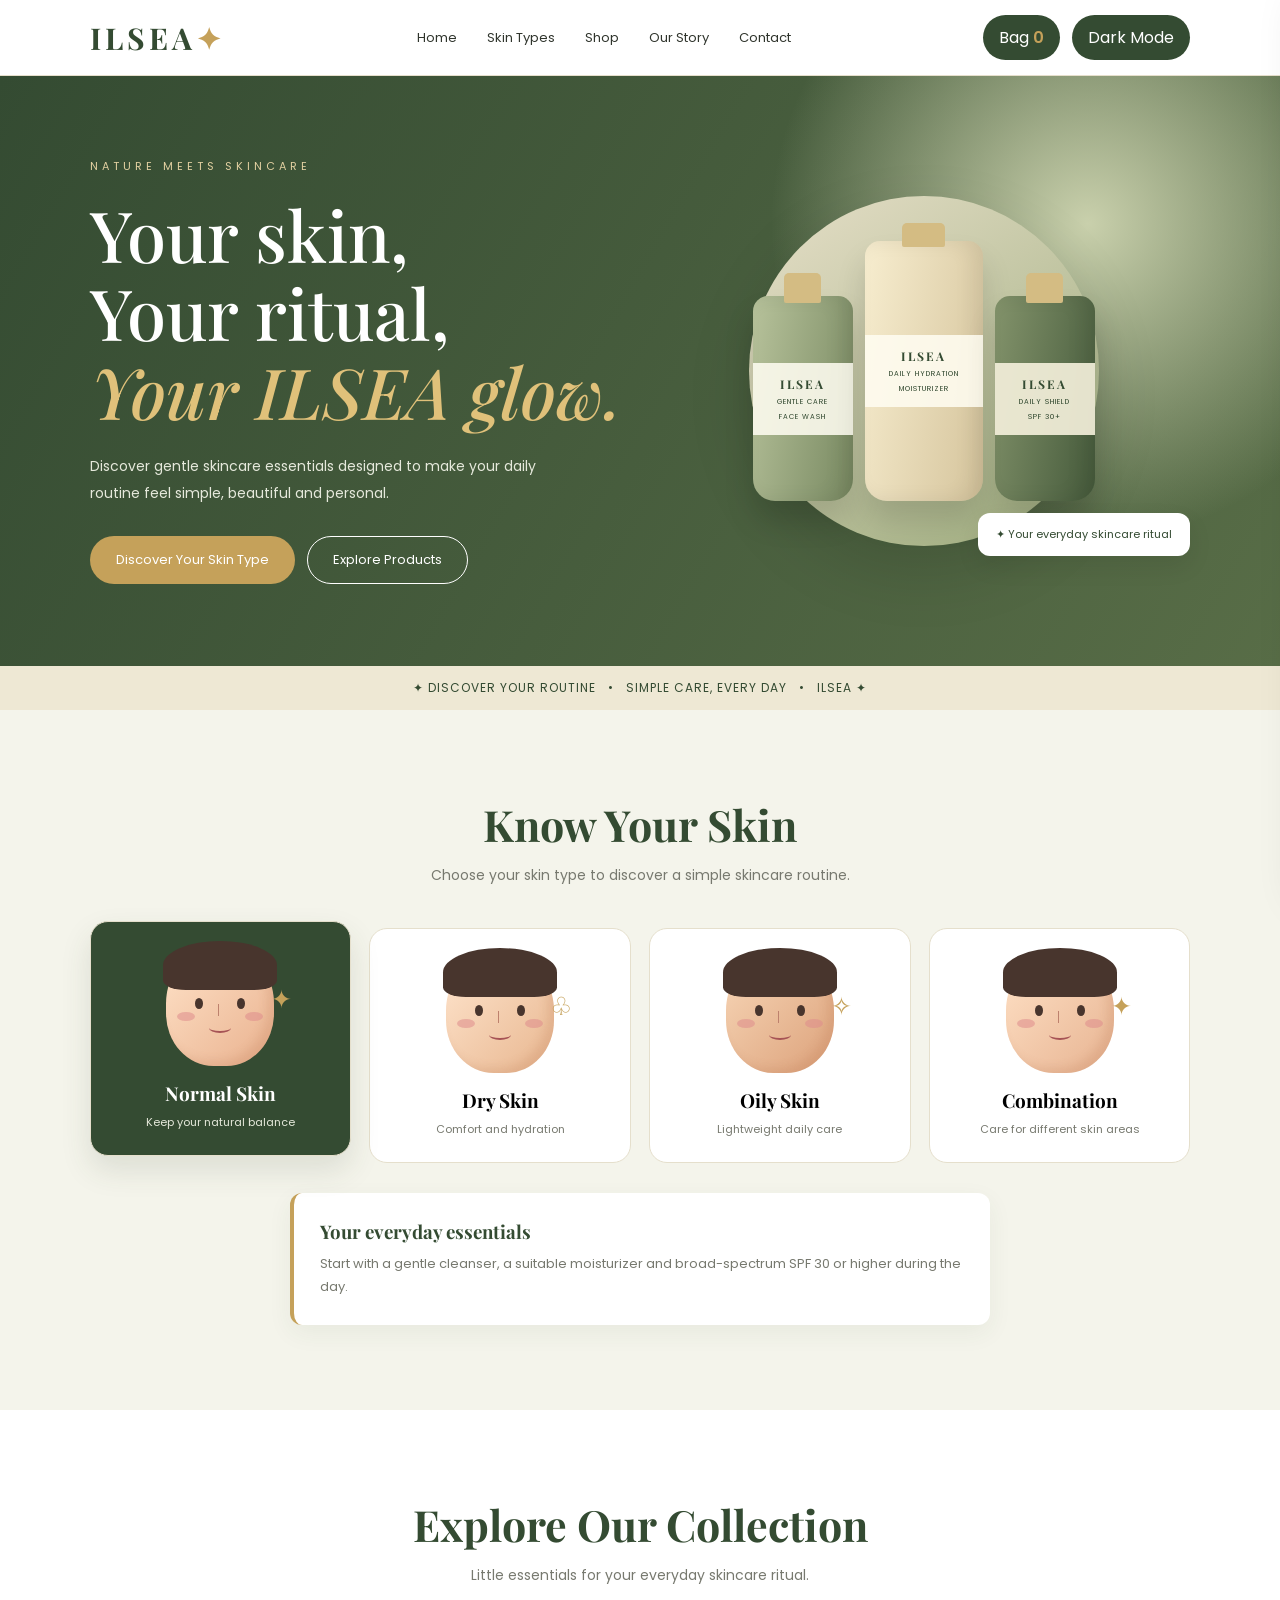
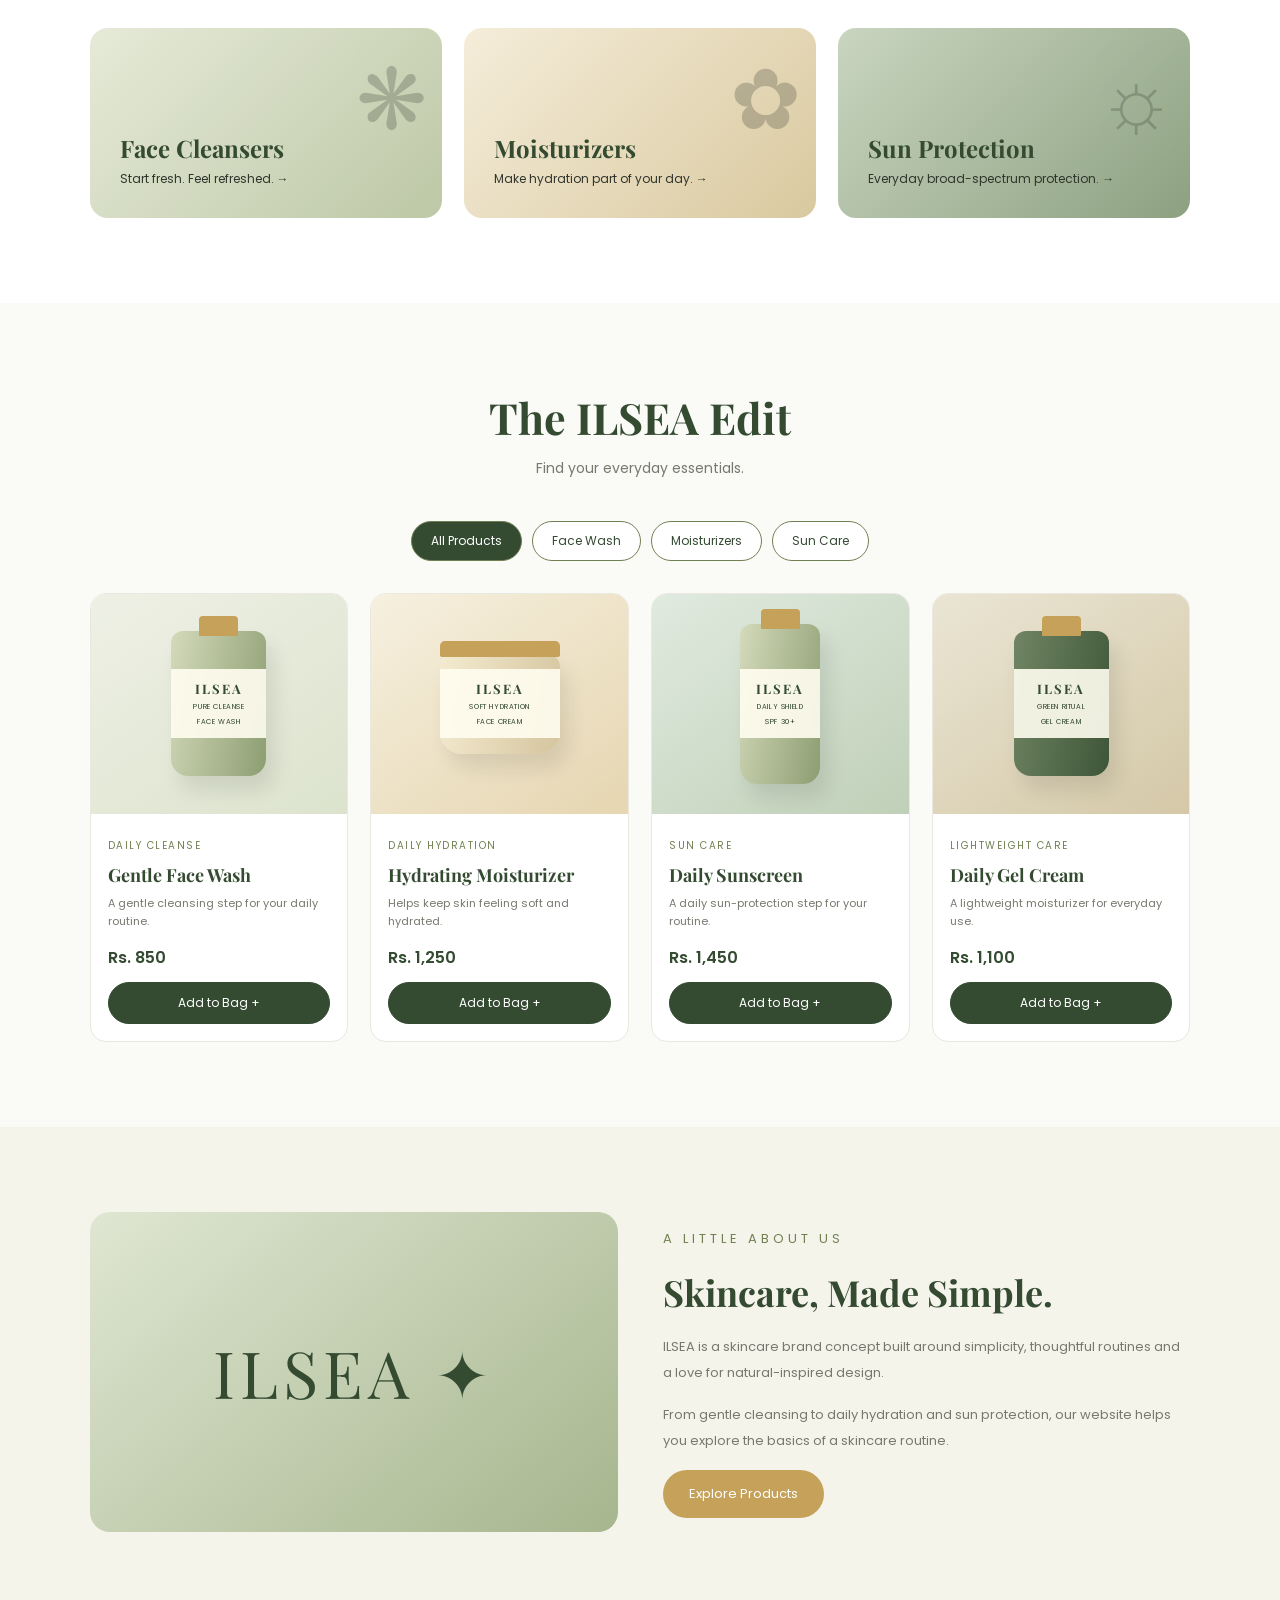
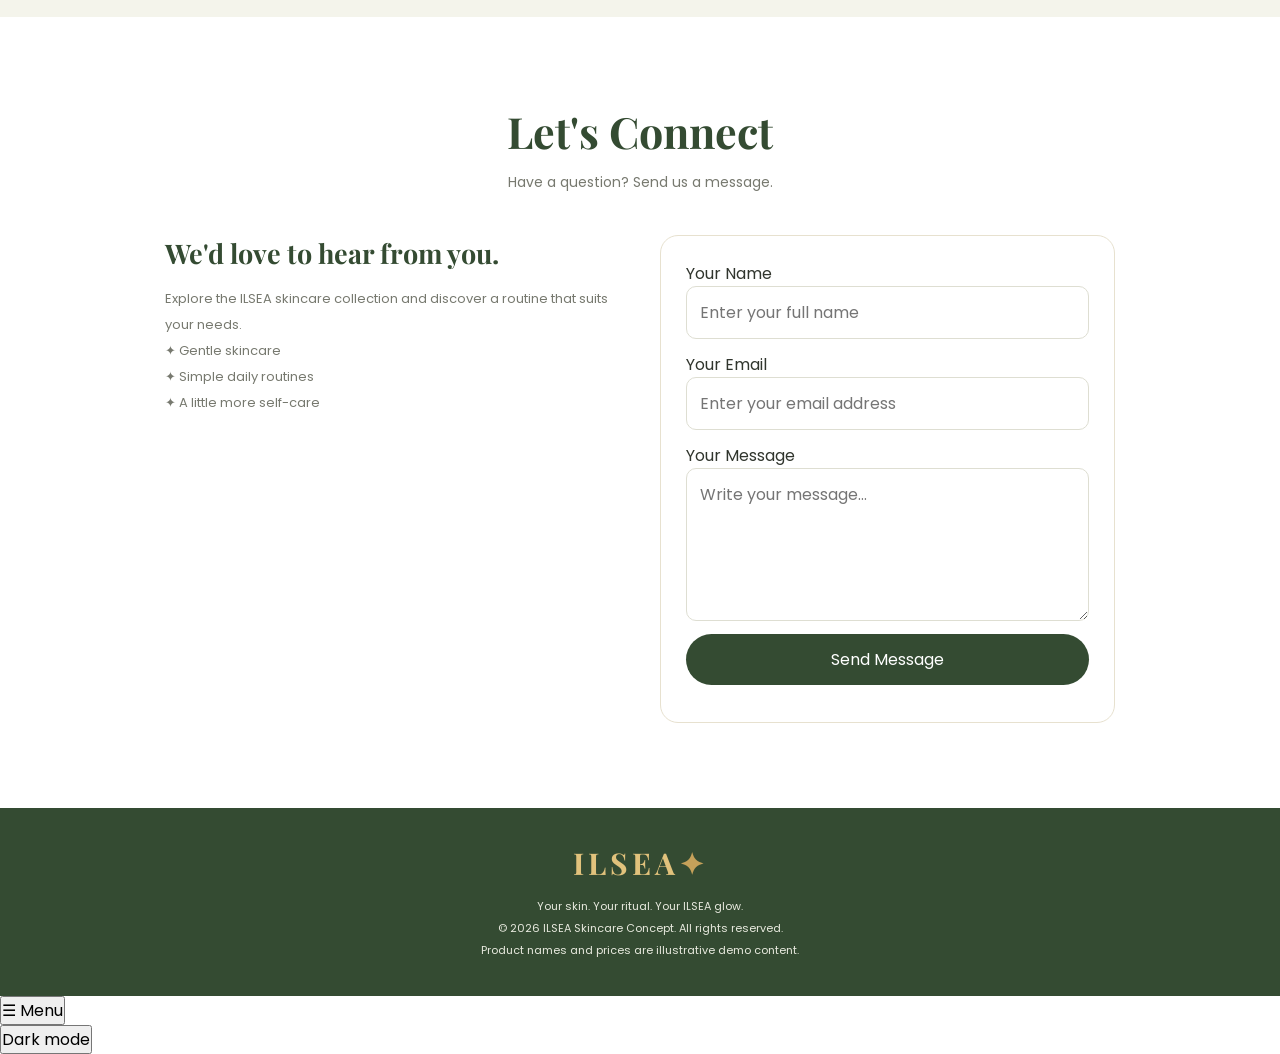
==== commit eb2f321b: "dark mode and contact form" ====
--- a/index.html
+++ b/index.html
@@ -1184,7 +1184,31 @@
         transform: none;
     }
 }
+/* DARK MODE */
+body.dark-mode {
+    background: #1e1e1e;
+    color: #f5f5f5;
+}
+
+body.dark-mode header {
+    background: #292929;
+    border-bottom-color: #444;
+}
+
+body.dark-mode nav a {
+    color: #f5f5f5;
+}
+
+body.dark-mode section {
+    background-color: #1e1e1e;
+}
+
+body.dark-mode footer {
+    background: #292929;
+    color: #f5f5f5;
+}
 </style>
+<script src="script.js" defer></script>
 </head>
 
 <body>
@@ -1206,6 +1230,7 @@
         <button class="cart-button" id="openCart">
             Bag <span id="cartCount">0</span>
         </button>
+        <button class="cart-button" id="themeButton">Dark Mode</button>
         <button class="menu-button" id="menuButton" aria-label="Open menu">☰</button>
     </div>
 </header>
@@ -1616,33 +1641,37 @@
             </p>
         </div>
 
-        <form class="contact-form" id="contactForm">
-
-            <input
-                type="text"
-                id="contactName"
-                placeholder="Your Name"
-                required
-            >
-
-            <input
-                type="email"
-                id="contactEmail"
-                placeholder="Your Email"
-                required
-            >
-
-            <textarea
-                id="contactMessage"
-                placeholder="Write your message..."
-                required
-            ></textarea>
-
-            <button type="submit">Send Message</button>
-
-            <p id="formMessage" role="status"></p>
-
-        </form>
+<form class="contact-form" id="contactForm" novalidate>
+
+    <label for="contactName">Your Name</label>
+    <input
+        type="text"
+        id="contactName"
+        placeholder="Enter your full name"
+    >
+    <small id="nameError" class="field-error"></small>
+
+    <label for="contactEmail">Your Email</label>
+    <input
+        type="text"
+        id="contactEmail"
+        placeholder="Enter your email address"
+    >
+    <small id="emailError" class="field-error"></small>
+
+    <label for="contactMessage">Your Message</label>
+    <textarea
+        id="contactMessage"
+        placeholder="Write your message..."
+        rows="5"
+    ></textarea>
+    <small id="messageError" class="field-error"></small>
+
+    <button type="submit">Send Message</button>
+
+    <p id="formMessage" role="status"></p>
+
+</form>
 
     </div>
 
@@ -2018,3 +2047,11 @@
 
 </body>
 </html>
+<button id="menu-btn">☰ Menu</button>
+
+<!-- Apni existing navigation mein ye ID add karo -->
+<nav id="navigation">
+    <!-- Tumhare existing links yahan rahenge -->
+</nav>
+
+<button id="theme-btn">Dark mode</button>
